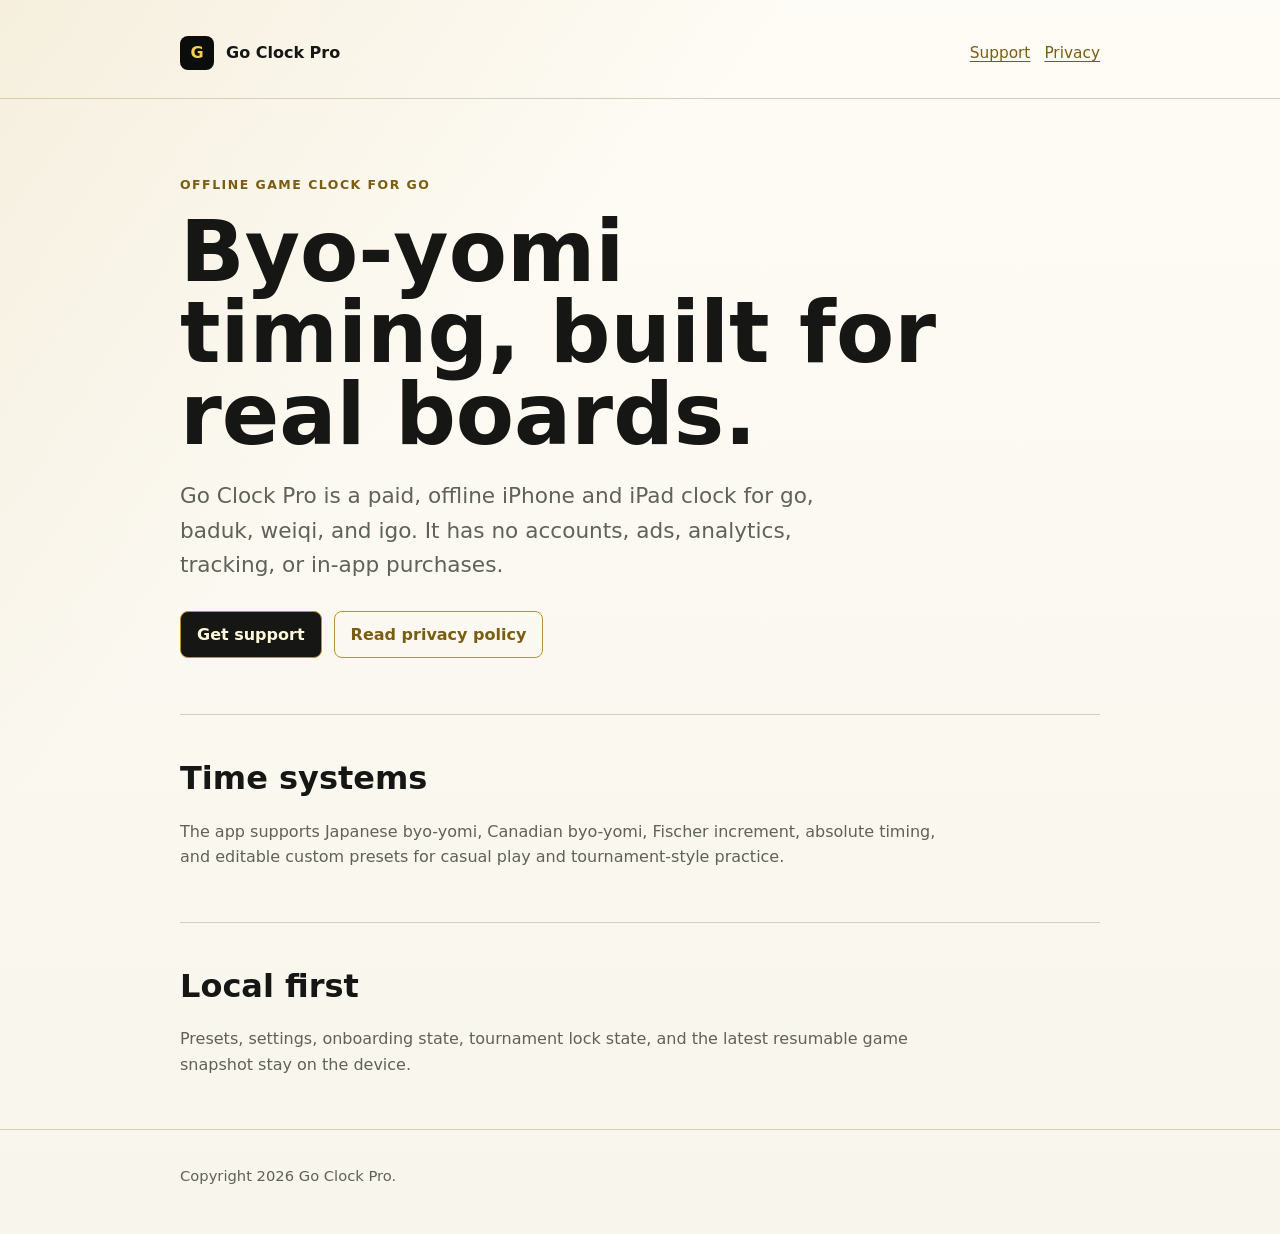
==== index.html @ c8eb225a "docs: add app store support pages" ====
<!doctype html>
<html lang="en">
  <head>
    <meta charset="utf-8">
    <meta name="viewport" content="width=device-width, initial-scale=1">
    <title>Go Clock Pro</title>
    <meta
      name="description"
      content="Go Clock Pro is an offline byo-yomi, Canadian, Fischer, and absolute game clock for go, baduk, weiqi, and igo."
    >
    <link rel="stylesheet" href="styles.css">
  </head>
  <body>
    <div class="site">
      <header class="masthead">
        <div class="shell nav">
          <a class="brand" href="./" aria-label="Go Clock Pro home">
            <span class="brand-mark" aria-hidden="true">G</span>
            <span>Go Clock Pro</span>
          </a>
          <nav class="links" aria-label="Site navigation">
            <a href="support/">Support</a>
            <a href="privacy/">Privacy</a>
          </nav>
        </div>
      </header>

      <main>
        <section class="shell hero">
          <p class="eyebrow">Offline game clock for go</p>
          <h1>Byo-yomi timing, built for real boards.</h1>
          <p class="lead">
            Go Clock Pro is a paid, offline iPhone and iPad clock for go, baduk,
            weiqi, and igo. It has no accounts, ads, analytics, tracking, or
            in-app purchases.
          </p>
          <div class="quick-links">
            <a class="button" href="support/">Get support</a>
            <a class="button secondary" href="privacy/">Read privacy policy</a>
          </div>
        </section>

        <section class="shell section">
          <h2>Time systems</h2>
          <p>
            The app supports Japanese byo-yomi, Canadian byo-yomi, Fischer
            increment, absolute timing, and editable custom presets for casual
            play and tournament-style practice.
          </p>
        </section>

        <section class="shell section">
          <h2>Local first</h2>
          <p>
            Presets, settings, onboarding state, tournament lock state, and the
            latest resumable game snapshot stay on the device.
          </p>
        </section>
      </main>

      <footer class="footer">
        <div class="shell">
          <span>Copyright 2026 Go Clock Pro.</span>
        </div>
      </footer>
    </div>
  </body>
</html>
---- styles.css ----
:root {
  color-scheme: light dark;
  --ink: #161714;
  --muted: #5f6259;
  --paper: #f8f5ec;
  --surface: #fffdf7;
  --line: #d8ceb2;
  --accent: #b9912f;
  --accent-strong: #7a5d12;
  --night: #0b0d0a;
}

* {
  box-sizing: border-box;
}

html {
  font-family: ui-sans-serif, system-ui, -apple-system, BlinkMacSystemFont, "Segoe UI", sans-serif;
  background: var(--paper);
  color: var(--ink);
}

body {
  margin: 0;
  min-height: 100vh;
  line-height: 1.6;
}

a {
  color: var(--accent-strong);
  text-decoration-thickness: 0.08em;
  text-underline-offset: 0.18em;
}

.site {
  min-height: 100vh;
  background:
    linear-gradient(135deg, rgba(185, 145, 47, 0.12), transparent 36rem),
    linear-gradient(180deg, rgba(255, 253, 247, 0.88), rgba(248, 245, 236, 0.98));
}

.shell {
  width: min(100% - 40px, 920px);
  margin: 0 auto;
}

.masthead {
  padding: 36px 0 28px;
  border-bottom: 1px solid var(--line);
}

.nav {
  display: flex;
  flex-wrap: wrap;
  gap: 12px 20px;
  align-items: center;
  justify-content: space-between;
}

.brand {
  display: inline-flex;
  gap: 12px;
  align-items: center;
  color: var(--ink);
  font-weight: 800;
  letter-spacing: 0;
  text-decoration: none;
}

.brand-mark {
  display: inline-grid;
  width: 34px;
  height: 34px;
  place-items: center;
  border-radius: 8px;
  background: var(--night);
  color: #f5cf4f;
  font-weight: 900;
}

.links {
  display: flex;
  flex-wrap: wrap;
  gap: 14px;
  font-size: 0.96rem;
}

.hero {
  padding: 76px 0 56px;
}

.eyebrow {
  margin: 0 0 16px;
  color: var(--accent-strong);
  font-size: 0.78rem;
  font-weight: 800;
  letter-spacing: 0.12em;
  text-transform: uppercase;
}

h1 {
  max-width: 760px;
  margin: 0;
  font-size: clamp(2.55rem, 7vw, 5.3rem);
  line-height: 0.96;
  letter-spacing: 0;
}

.lead {
  max-width: 680px;
  margin: 24px 0 0;
  color: var(--muted);
  font-size: clamp(1.1rem, 2vw, 1.35rem);
}

.section {
  padding: 38px 0;
  border-top: 1px solid var(--line);
}

.section h2 {
  margin: 0 0 14px;
  font-size: clamp(1.45rem, 3vw, 2rem);
  letter-spacing: 0;
}

.section p,
.section li {
  color: var(--muted);
  font-size: 1rem;
}

.section p {
  max-width: 760px;
  margin: 0 0 14px;
}

.section ul {
  max-width: 780px;
  margin: 14px 0 0;
  padding-left: 1.25rem;
}

.quick-links {
  display: flex;
  flex-wrap: wrap;
  gap: 12px;
  margin-top: 28px;
}

.button {
  display: inline-flex;
  min-height: 44px;
  align-items: center;
  justify-content: center;
  padding: 10px 16px;
  border: 1px solid var(--accent);
  border-radius: 8px;
  background: var(--ink);
  color: #fff8dc;
  font-weight: 700;
  text-decoration: none;
}

.button.secondary {
  background: transparent;
  color: var(--accent-strong);
}

.meta {
  color: var(--muted);
  font-size: 0.95rem;
}

.footer {
  padding: 34px 0 46px;
  border-top: 1px solid var(--line);
  color: var(--muted);
  font-size: 0.92rem;
}

@media (prefers-color-scheme: dark) {
  :root {
    --ink: #f6f2e7;
    --muted: #c7c2b2;
    --paper: #0b0d0a;
    --surface: #11140f;
    --line: #393620;
    --accent: #e1bf47;
    --accent-strong: #f2cf54;
    --night: #f2cf54;
  }

  .brand-mark {
    color: #0b0d0a;
  }

  .site {
    background:
      linear-gradient(135deg, rgba(225, 191, 71, 0.14), transparent 32rem),
      linear-gradient(180deg, rgba(11, 13, 10, 0.98), rgba(15, 17, 13, 0.98));
  }

  .button {
    background: #f2cf54;
    color: #0b0d0a;
  }
}

@media (max-width: 640px) {
  .shell {
    width: min(100% - 28px, 920px);
  }

  .hero {
    padding: 52px 0 42px;
  }

  .links {
    width: 100%;
  }
}
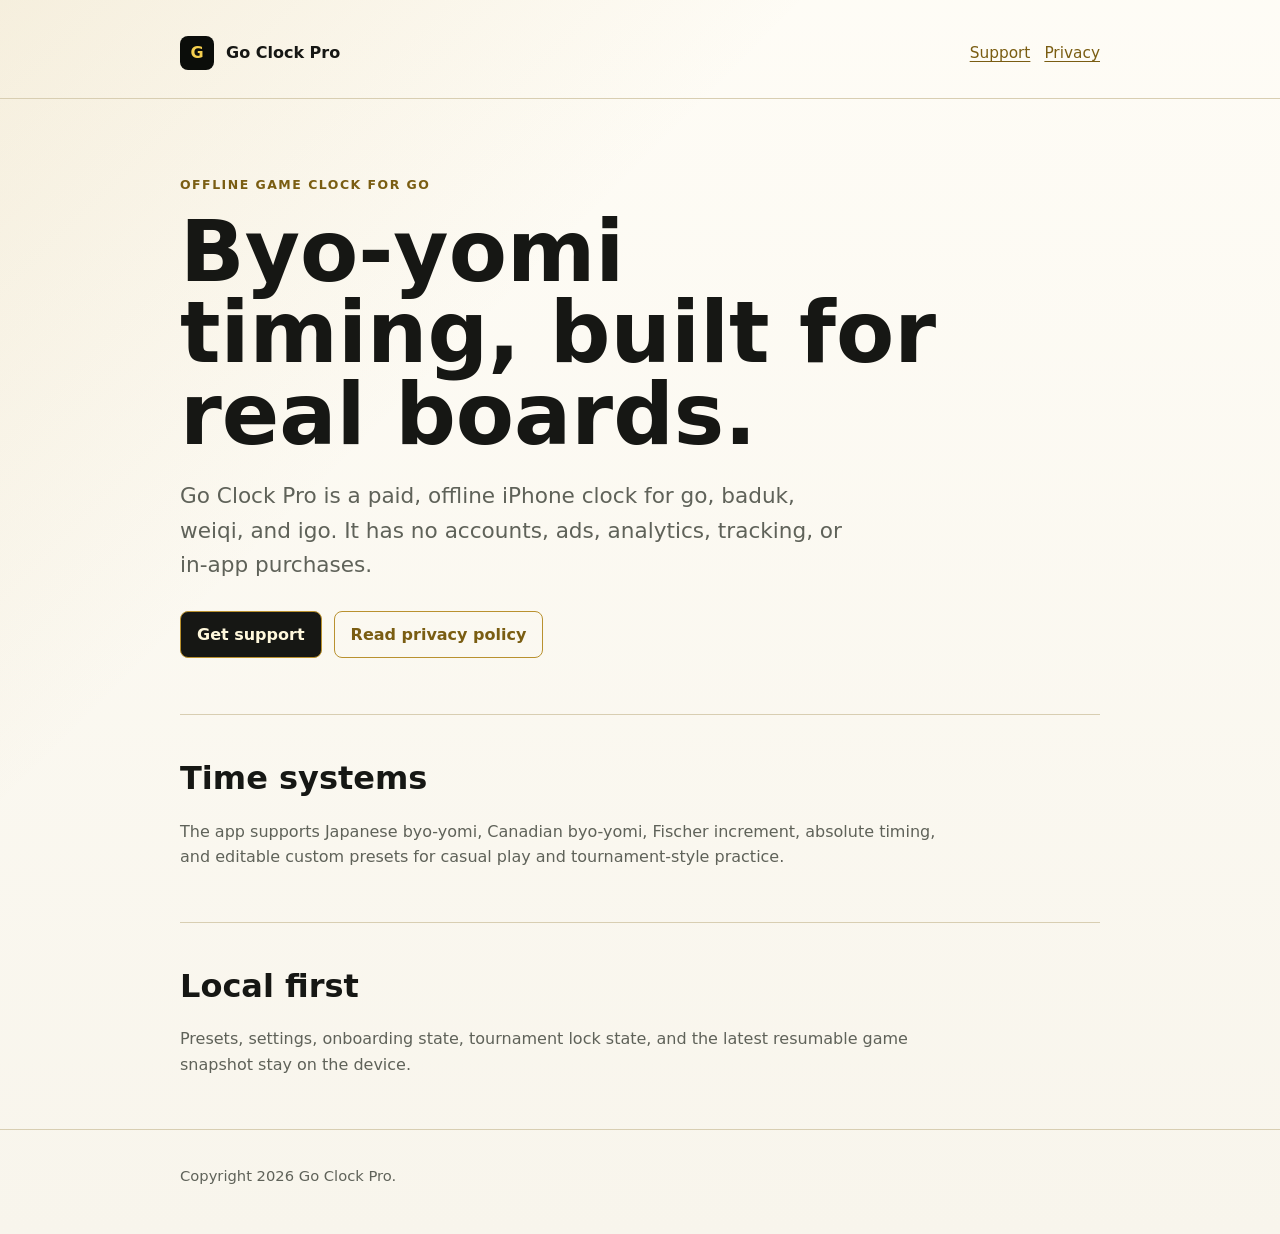
==== commit 6a04c58d: "docs: align support copy with iphone-only" ====
--- a/index.html
+++ b/index.html
@@ -30,7 +30,7 @@
           <p class="eyebrow">Offline game clock for go</p>
           <h1>Byo-yomi timing, built for real boards.</h1>
           <p class="lead">
-            Go Clock Pro is a paid, offline iPhone and iPad clock for go, baduk,
+            Go Clock Pro is a paid, offline iPhone clock for go, baduk,
             weiqi, and igo. It has no accounts, ads, analytics, tracking, or
             in-app purchases.
           </p>
